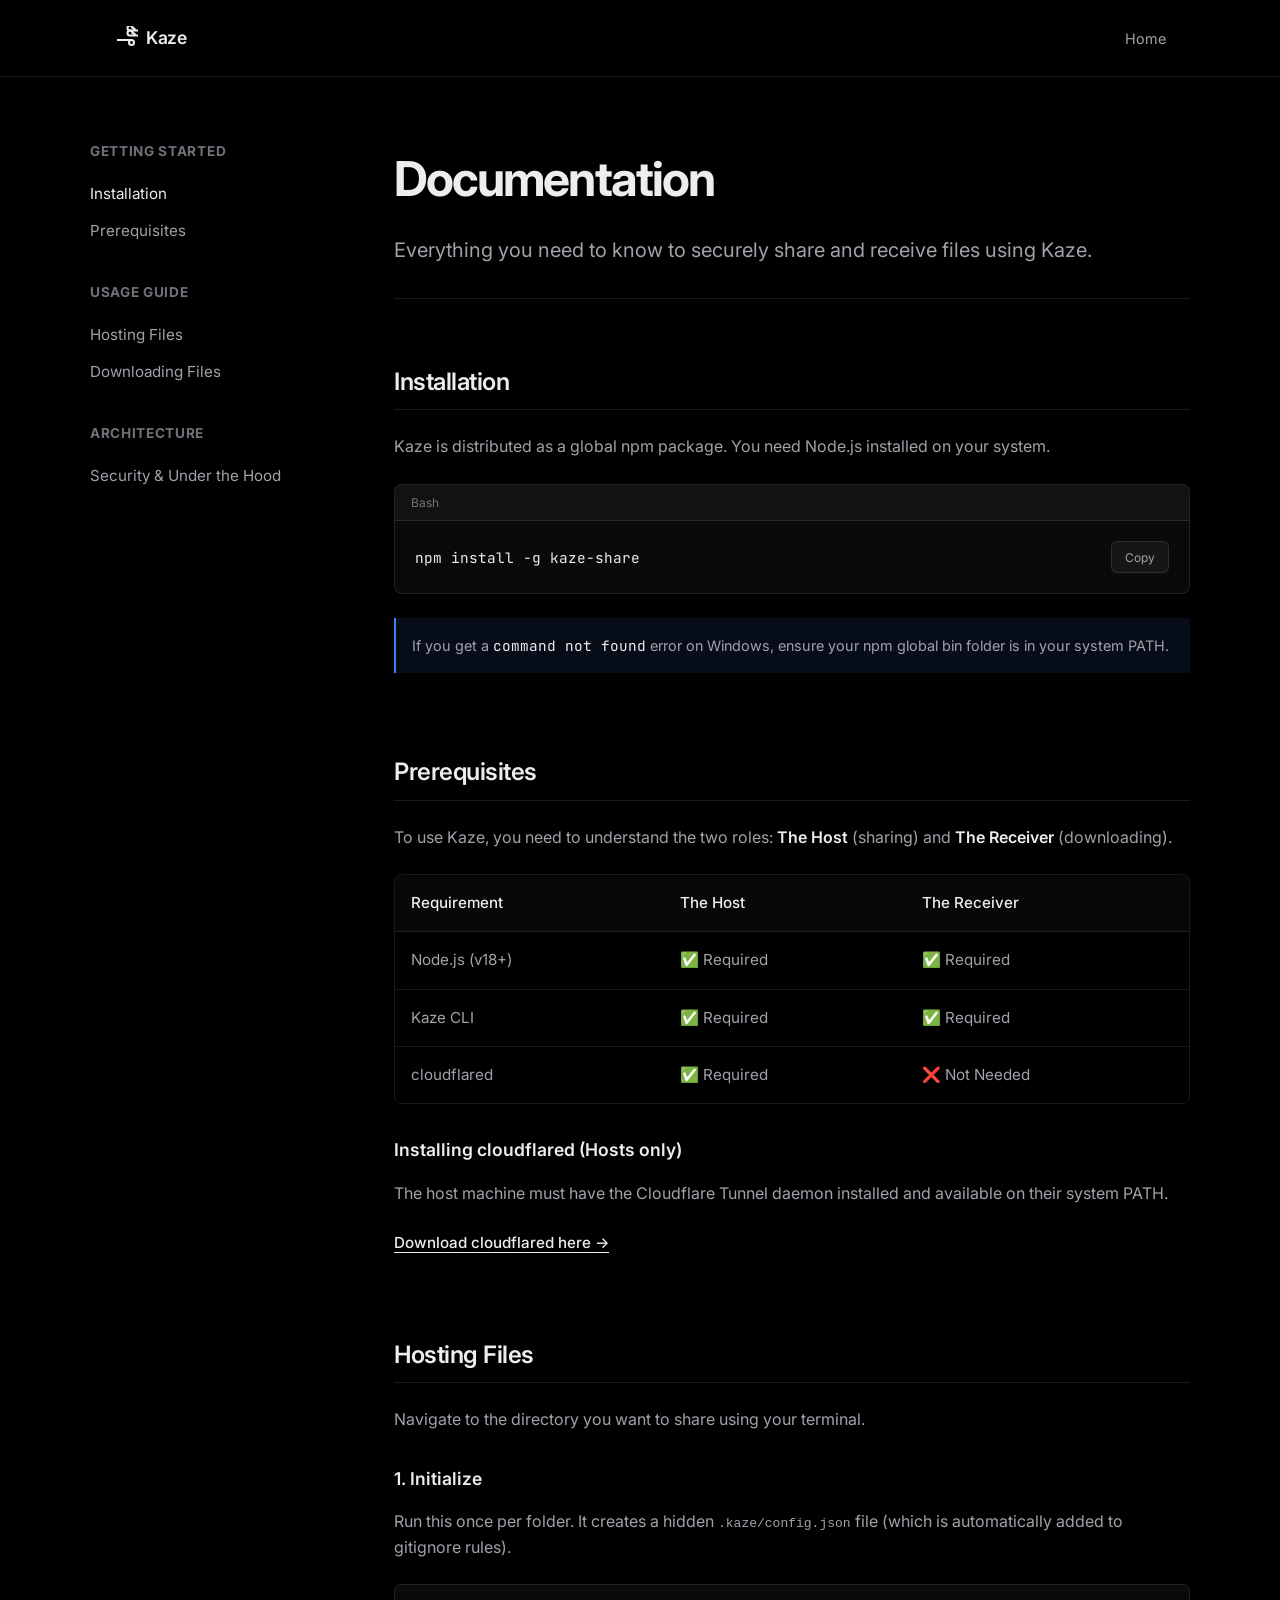
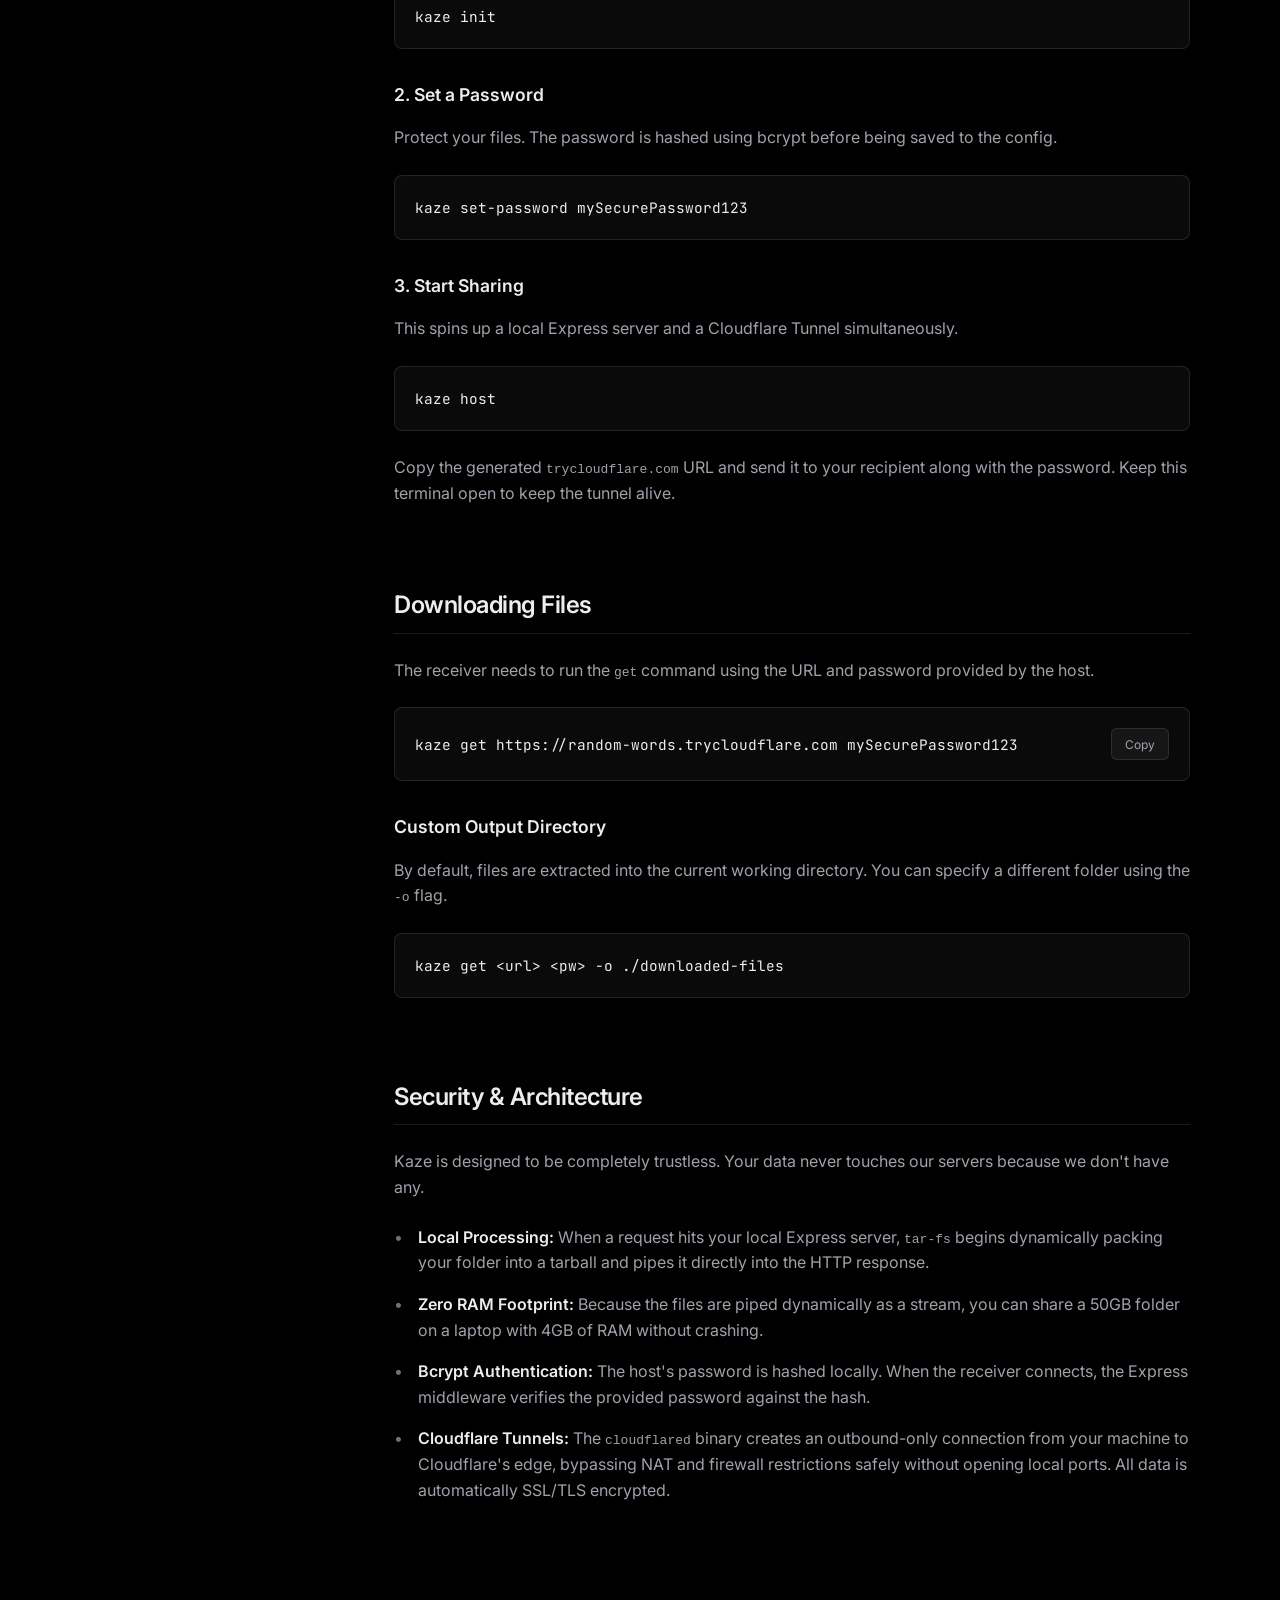
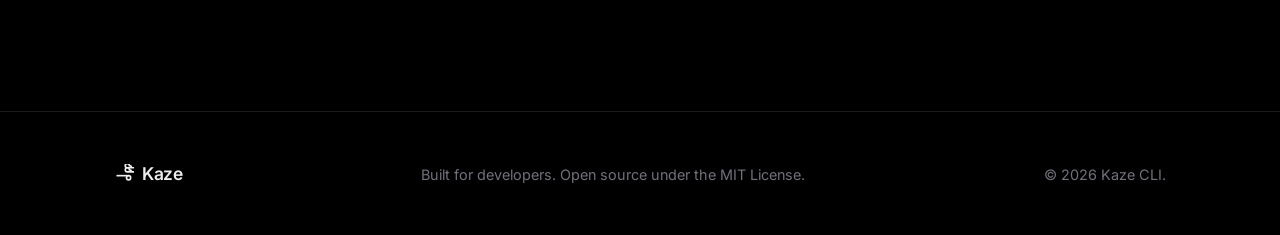
==== docs.html @ 6b0990d1 "kaze webpage" ====
<!DOCTYPE html>
<html lang="en">
<head>
    <meta charset="UTF-8">
    <meta name="viewport" content="width=device-width, initial-scale=1.0">
    <title>Documentation | Kaze CLI</title>
    <meta name="description" content="Documentation for Kaze CLI - Learn how to install, host, and download securely using Cloudflare Tunnels.">
    <link rel="preconnect" href="https://fonts.googleapis.com">
    <link rel="preconnect" href="https://fonts.gstatic.com" crossorigin>
    <link href="https://fonts.googleapis.com/css2?family=Inter:wght@300;400;500;600;700&family=JetBrains+Mono:wght@400;500&display=swap" rel="stylesheet">
    <link rel="stylesheet" href="styles.css">
</head>
<body class="docs-page">
    <header class="docs-header-bar">
        <nav class="container">
            <div class="logo">
                <a href="index.html" style="display:flex; align-items:center; gap:0.5rem; text-decoration:none; color:inherit;">
                    <svg width="24" height="24" viewBox="0 0 24 24" fill="none" stroke="currentColor" stroke-width="2" class="logo-icon"><path d="M17.5 19c-1.5 0-2.5-1-2.5-2.5a2.5 2.5 0 1 1 5 0c0 1.5-1 2.5-2.5 2.5Z"></path><path d="M17.5 14H3"></path><path d="M21 9.5c0-1.5-1-2.5-2.5-2.5a2.5 2.5 0 1 0-2.5 2.5h15"></path><path d="M21 4.5c0-1.5-1-2.5-2.5-2.5a2.5 2.5 0 1 0-2.5 2.5h15"></path></svg>
                    <span>Kaze</span>
                </a>
            </div>
            <div class="nav-links">
                <a href="index.html">Home</a>
            </div>
        </nav>
    </header>

    <main class="docs container">
        <div class="docs-grid">
            <aside class="docs-nav fade-up">
                <div class="nav-group">
                    <h3>Getting Started</h3>
                    <a href="#doc-install" class="active">Installation</a>
                    <a href="#doc-prereq">Prerequisites</a>
                </div>
                <div class="nav-group">
                    <h3>Usage Guide</h3>
                    <a href="#doc-host">Hosting Files</a>
                    <a href="#doc-get">Downloading Files</a>
                </div>
                <div class="nav-group">
                    <h3>Architecture</h3>
                    <a href="#doc-security">Security & Under the Hood</a>
                </div>
            </aside>

            <div class="docs-content fade-up delay-1">
                <div class="docs-intro">
                    <h1 class="docs-title">Documentation</h1>
                    <p class="docs-subtitle">Everything you need to know to securely share and receive files using Kaze.</p>
                </div>

                <div id="doc-install" class="doc-section">
                    <h2>Installation</h2>
                    <p>Kaze is distributed as a global npm package. You need Node.js installed on your system.</p>
                    <div class="code-block">
                        <div class="code-top">Bash</div>
                        <div class="code-inner">
                            <code id="install-full">npm install -g kaze-share</code>
                            <button class="copy-btn" data-target="install-full" aria-label="Copy">Copy</button>
                        </div>
                    </div>
                    <p class="note">If you get a <code>command not found</code> error on Windows, ensure your npm global bin folder is in your system PATH.</p>
                </div>

                <div id="doc-prereq" class="doc-section">
                    <h2>Prerequisites</h2>
                    <p>To use Kaze, you need to understand the two roles: <strong>The Host</strong> (sharing) and <strong>The Receiver</strong> (downloading).</p>
                    
                    <div class="table-container">
                        <table>
                            <thead>
                                <tr>
                                    <th>Requirement</th>
                                    <th>The Host</th>
                                    <th>The Receiver</th>
                                </tr>
                            </thead>
                            <tbody>
                                <tr>
                                    <td>Node.js (v18+)</td>
                                    <td>✅ Required</td>
                                    <td>✅ Required</td>
                                </tr>
                                <tr>
                                    <td>Kaze CLI</td>
                                    <td>✅ Required</td>
                                    <td>✅ Required</td>
                                </tr>
                                <tr>
                                    <td>cloudflared</td>
                                    <td>✅ Required</td>
                                    <td>❌ Not Needed</td>
                                </tr>
                            </tbody>
                        </table>
                    </div>
                    
                    <h3>Installing cloudflared (Hosts only)</h3>
                    <p>The host machine must have the Cloudflare Tunnel daemon installed and available on their system PATH.</p>
                    <a href="https://developers.cloudflare.com/cloudflare-one/connections/connect-networks/downloads/" target="_blank" class="text-link">Download cloudflared here →</a>
                </div>

                <div id="doc-host" class="doc-section">
                    <h2>Hosting Files</h2>
                    <p>Navigate to the directory you want to share using your terminal.</p>
                    
                    <h3>1. Initialize</h3>
                    <p>Run this once per folder. It creates a hidden <code>.kaze/config.json</code> file (which is automatically added to gitignore rules).</p>
                    <div class="code-block">
                        <div class="code-inner">
                            <code>kaze init</code>
                        </div>
                    </div>

                    <h3>2. Set a Password</h3>
                    <p>Protect your files. The password is hashed using bcrypt before being saved to the config.</p>
                    <div class="code-block">
                        <div class="code-inner">
                            <code>kaze set-password mySecurePassword123</code>
                        </div>
                    </div>

                    <h3>3. Start Sharing</h3>
                    <p>This spins up a local Express server and a Cloudflare Tunnel simultaneously.</p>
                    <div class="code-block">
                        <div class="code-inner">
                            <code>kaze host</code>
                        </div>
                    </div>
                    <p>Copy the generated <code>trycloudflare.com</code> URL and send it to your recipient along with the password. Keep this terminal open to keep the tunnel alive.</p>
                </div>

                <div id="doc-get" class="doc-section">
                    <h2>Downloading Files</h2>
                    <p>The receiver needs to run the <code>get</code> command using the URL and password provided by the host.</p>
                    
                    <div class="code-block">
                        <div class="code-inner">
                            <code id="cmd-get">kaze get https://random-words.trycloudflare.com mySecurePassword123</code>
                            <button class="copy-btn" data-target="cmd-get" aria-label="Copy">Copy</button>
                        </div>
                    </div>

                    <h3>Custom Output Directory</h3>
                    <p>By default, files are extracted into the current working directory. You can specify a different folder using the <code>-o</code> flag.</p>
                    <div class="code-block">
                        <div class="code-inner">
                            <code>kaze get &lt;url&gt; &lt;pw&gt; -o ./downloaded-files</code>
                        </div>
                    </div>
                </div>

                <div id="doc-security" class="doc-section">
                    <h2>Security & Architecture</h2>
                    <p>Kaze is designed to be completely trustless. Your data never touches our servers because we don't have any.</p>
                    
                    <ul class="styled-list">
                        <li><strong>Local Processing:</strong> When a request hits your local Express server, <code>tar-fs</code> begins dynamically packing your folder into a tarball and pipes it directly into the HTTP response.</li>
                        <li><strong>Zero RAM Footprint:</strong> Because the files are piped dynamically as a stream, you can share a 50GB folder on a laptop with 4GB of RAM without crashing.</li>
                        <li><strong>Bcrypt Authentication:</strong> The host's password is hashed locally. When the receiver connects, the Express middleware verifies the provided password against the hash.</li>
                        <li><strong>Cloudflare Tunnels:</strong> The <code>cloudflared</code> binary creates an outbound-only connection from your machine to Cloudflare's edge, bypassing NAT and firewall restrictions safely without opening local ports. All data is automatically SSL/TLS encrypted.</li>
                    </ul>
                </div>

            </div>
        </div>
    </main>

    <footer>
        <div class="container footer-content">
            <div class="logo">
                <svg width="20" height="20" viewBox="0 0 24 24" fill="none" stroke="currentColor" stroke-width="2"><path d="M17.5 19c-1.5 0-2.5-1-2.5-2.5a2.5 2.5 0 1 1 5 0c0 1.5-1 2.5-2.5 2.5Z"></path><path d="M17.5 14H3"></path><path d="M21 9.5c0-1.5-1-2.5-2.5-2.5a2.5 2.5 0 1 0-2.5 2.5h15"></path><path d="M21 4.5c0-1.5-1-2.5-2.5-2.5a2.5 2.5 0 1 0-2.5 2.5h15"></path></svg>
                <span>Kaze</span>
            </div>
            <p>Built for developers. Open source under the MIT License.</p>
            <p class="copyright">&copy; 2026 Kaze CLI.</p>
        </div>
    </footer>

    <script src="script.js"></script>
</body>
</html>
---- styles.css ----
:root {
    /* Premium Minimalist Palette */
    --bg-base: #000000;
    --bg-surface: #0a0a0a;
    --bg-surface-hover: #111111;
    --border-dim: rgba(255, 255, 255, 0.1);
    --border-bright: rgba(255, 255, 255, 0.2);
    
    --text-primary: #ededed;
    --text-secondary: #a1a1aa;
    --text-tertiary: #71717a;
    
    --accent: #3b82f6; /* Subtle blue */
    --success: #10b981;
    
    /* Typography */
    --font-sans: 'Inter', -apple-system, BlinkMacSystemFont, 'Segoe UI', Roboto, Helvetica, Arial, sans-serif;
    --font-mono: 'JetBrains Mono', ui-monospace, SFMono-Regular, Menlo, Monaco, Consolas, monospace;
}

* {
    margin: 0;
    padding: 0;
    box-sizing: border-box;
}

body {
    font-family: var(--font-sans);
    background-color: var(--bg-base);
    color: var(--text-primary);
    line-height: 1.6;
    overflow-x: hidden;
    -webkit-font-smoothing: antialiased;
    -moz-osx-font-smoothing: grayscale;
}

/* Background Effects */
.grid-background {
    position: fixed;
    top: 0;
    left: 0;
    width: 100vw;
    height: 100vh;
    background-image: 
        linear-gradient(to right, rgba(255,255,255,0.07) 1px, transparent 1px),
        linear-gradient(to bottom, rgba(255,255,255,0.07) 1px, transparent 1px);
    background-size: 40px 40px;
    mask-image: linear-gradient(to bottom, black 20%, transparent 100%);
    -webkit-mask-image: linear-gradient(to bottom, black 20%, transparent 100%);
    z-index: -2;
    pointer-events: none;
    animation: gridMove 20s linear infinite;
}

@keyframes gridMove {
    0% { transform: translateY(0); }
    100% { transform: translateY(40px); }
}

.glow-bg {
    position: fixed;
    top: -20%;
    left: 50%;
    transform: translateX(-50%);
    width: 60vw;
    height: 50vh;
    background: radial-gradient(ellipse at center, rgba(59, 130, 246, 0.15) 0%, transparent 70%);
    z-index: -1;
    pointer-events: none;
}

/* Layout Container */
.container {
    max-width: 1100px;
    margin: 0 auto;
    padding: 0 1.5rem;
}

/* Header */
header {
    padding: 1.5rem 0;
    position: sticky;
    top: 0;
    background: rgba(0, 0, 0, 0.5);
    backdrop-filter: blur(12px);
    -webkit-backdrop-filter: blur(12px);
    border-bottom: 1px solid var(--border-dim);
    z-index: 100;
}

nav {
    display: flex;
    justify-content: space-between;
    align-items: center;
}

.logo {
    display: flex;
    align-items: center;
    gap: 0.5rem;
    font-weight: 600;
    font-size: 1.1rem;
    letter-spacing: -0.02em;
}

.logo-icon {
    color: var(--text-primary);
}

.nav-links {
    display: flex;
    gap: 1.5rem;
    align-items: center;
    font-size: 0.9rem;
}

.nav-links a {
    color: var(--text-secondary);
    text-decoration: none;
    transition: color 0.2s ease;
}

.nav-links a:hover {
    color: var(--text-primary);
}

.github-link {
    display: flex;
    align-items: center;
    gap: 0.4rem;
}

/* Hero Section */
.hero {
    padding: 8rem 0 6rem;
    display: grid;
    grid-template-columns: 1.1fr 0.9fr;
    gap: 4rem;
    align-items: center;
    text-align: left;
}

.hero-badge {
    display: inline-block;
    background: rgba(255, 255, 255, 0.05);
    border: 1px solid var(--border-dim);
    color: var(--text-secondary);
    padding: 0.3rem 0.8rem;
    border-radius: 99px;
    font-size: 0.8rem;
    font-weight: 500;
    margin-bottom: 2rem;
    letter-spacing: 0.01em;
}

.hero-title {
    font-size: 4rem;
    line-height: 1.1;
    font-weight: 700;
    letter-spacing: -0.04em;
    margin-bottom: 1.5rem;
}

.text-gradient {
    background: linear-gradient(180deg, #fff 0%, #a1a1aa 100%);
    -webkit-background-clip: text;
    -webkit-text-fill-color: transparent;
    background-clip: text;
}

.hero-subtitle {
    font-size: 1.25rem;
    color: var(--text-secondary);
    max-width: 650px;
    margin-bottom: 3rem;
    line-height: 1.6;
}

/* Actions */
.hero-actions {
    display: flex;
    gap: 1rem;
    align-items: center;
    justify-content: flex-start;
    margin-bottom: 2rem;
}

.install-pill {
    display: flex;
    align-items: center;
    background: var(--bg-surface);
    border: 1px solid var(--border-dim);
    padding: 0.6rem 0.6rem 0.6rem 1.2rem;
    border-radius: 8px;
    font-family: var(--font-mono);
    font-size: 0.95rem;
    gap: 0.8rem;
}

.prompt {
    color: var(--text-tertiary);
    user-select: none;
}

.copy-btn {
    background: rgba(255, 255, 255, 0.05);
    border: 1px solid var(--border-dim);
    color: var(--text-secondary);
    width: 32px;
    height: 32px;
    border-radius: 6px;
    display: flex;
    align-items: center;
    justify-content: center;
    cursor: pointer;
    transition: all 0.2s ease;
}

.copy-btn:hover {
    background: rgba(255, 255, 255, 0.1);
    color: var(--text-primary);
}

.copy-btn.copied {
    color: var(--success);
    border-color: var(--success);
}

.btn-primary {
    background: var(--text-primary);
    color: var(--bg-base);
    text-decoration: none;
    padding: 0.8rem 1.5rem;
    border-radius: 8px;
    font-weight: 500;
    font-size: 0.95rem;
    transition: transform 0.2s ease, opacity 0.2s ease;
}

.btn-primary:hover {
    transform: translateY(-1px);
    opacity: 0.9;
}

/* Terminal Mockup */
.terminal-container {
    width: 100%;
    max-width: 700px;
    margin: 0 auto;
}

.terminal {
    background: #000;
    border: 1px solid var(--border-dim);
    border-radius: 12px;
    overflow: hidden;
    box-shadow: 0 30px 60px -12px rgba(0,0,0,1), 0 0 0 1px rgba(255,255,255,0.05);
    text-align: left;
}

.terminal-header {
    background: #0a0a0a;
    border-bottom: 1px solid var(--border-dim);
    padding: 0.8rem 1rem;
    display: flex;
    align-items: center;
}

.traffic-lights {
    display: flex;
    gap: 6px;
}

.traffic-lights span {
    width: 10px;
    height: 10px;
    border-radius: 50%;
}

.traffic-lights span:nth-child(1) { background: #ef4444; }
.traffic-lights span:nth-child(2) { background: #eab308; }
.traffic-lights span:nth-child(3) { background: #22c55e; }

.terminal-title {
    flex: 1;
    text-align: center;
    font-size: 0.75rem;
    color: var(--text-tertiary);
    font-family: var(--font-sans);
    letter-spacing: 0.05em;
    margin-right: 40px; /* Offset traffic lights for true center */
}

.terminal-body {
    padding: 1.5rem;
    font-family: var(--font-mono);
    font-size: 0.85rem;
    line-height: 1.8;
}

.line { min-height: 1.5rem; }
.cmd { color: var(--text-primary); }
.dim { color: var(--text-tertiary); }
.success { color: var(--success); font-weight: bold; }
.url { color: var(--accent); text-decoration: underline; text-underline-offset: 4px; }
.bold { font-weight: bold; color: var(--text-primary); }

/* Features Grid */
.features {
    padding: 4rem 0;
}

.feature-grid {
    display: grid;
    grid-template-columns: repeat(3, 1fr);
    gap: 1.5rem;
}

.feature-card {
    background: var(--bg-surface);
    border: 1px solid var(--border-dim);
    border-radius: 12px;
    padding: 2rem;
    transition: border-color 0.3s ease;
}

.feature-card:hover {
    border-color: var(--border-bright);
}

.feature-icon {
    color: var(--text-primary);
    margin-bottom: 1.5rem;
}

.feature-card h3 {
    font-size: 1.1rem;
    font-weight: 600;
    margin-bottom: 0.8rem;
    letter-spacing: -0.01em;
}

.feature-card p {
    color: var(--text-secondary);
    font-size: 0.95rem;
}

.feature-card code {
    background: rgba(255,255,255,0.1);
    padding: 0.1rem 0.3rem;
    border-radius: 4px;
    font-family: var(--font-mono);
    font-size: 0.85em;
}

/* Home Page Specific Layout (No Scroll) */
.home-page {
    overflow: hidden;
    height: 100vh;
    display: flex;
    flex-direction: column;
}

.home-page main {
    flex: 1;
    display: flex;
    align-items: center;
    width: 100%;
}

.home-page .hero {
    padding: 0;
    margin-top: -5vh; /* Visual center adjustment */
    width: 100%;
}

/* Documentation Section */
.docs {
    padding: 6rem 0 8rem;
    border-top: 1px solid var(--border-dim);
    margin-top: 4rem;
}

/* Docs Page Specific Layout */
.docs-page .docs {
    margin-top: 0;
    padding-top: 4rem;
    border-top: none;
}

.docs-intro {
    margin-bottom: 4rem;
    padding-bottom: 2rem;
    border-bottom: 1px solid var(--border-dim);
}

.docs-title {
    font-size: 3rem;
    font-weight: 700;
    letter-spacing: -0.04em;
    margin-bottom: 1rem;
}

.docs-subtitle {
    font-size: 1.25rem;
    color: var(--text-secondary);
}

.docs-header {
    margin-bottom: 4rem;
}

.section-title {
    font-size: 2rem;
    font-weight: 600;
    letter-spacing: -0.03em;
    margin-bottom: 0.5rem;
}

.section-subtitle {
    color: var(--text-secondary);
    font-size: 1.1rem;
}

.docs-grid {
    display: grid;
    grid-template-columns: 240px 1fr;
    gap: 4rem;
    align-items: start;
}

.docs-nav {
    position: sticky;
    top: 100px;
}

.nav-group {
    margin-bottom: 2rem;
}

.nav-group h3 {
    font-size: 0.85rem;
    text-transform: uppercase;
    letter-spacing: 0.05em;
    color: var(--text-tertiary);
    margin-bottom: 0.8rem;
}

.nav-group a {
    display: block;
    color: var(--text-secondary);
    text-decoration: none;
    font-size: 0.95rem;
    padding: 0.4rem 0;
    transition: color 0.2s ease;
}

.nav-group a:hover, .nav-group a.active {
    color: var(--text-primary);
}

/* Doc Content */
.doc-section {
    margin-bottom: 5rem;
}

.doc-section h2 {
    font-size: 1.5rem;
    font-weight: 600;
    letter-spacing: -0.02em;
    margin-bottom: 1.5rem;
    padding-bottom: 0.5rem;
    border-bottom: 1px solid var(--border-dim);
}

.doc-section h3 {
    font-size: 1.1rem;
    font-weight: 600;
    margin: 2rem 0 1rem;
}

.doc-section p {
    color: var(--text-secondary);
    margin-bottom: 1.5rem;
}

.doc-section strong {
    color: var(--text-primary);
    font-weight: 600;
}

/* Code Blocks in Docs */
.code-block {
    background: var(--bg-surface);
    border: 1px solid var(--border-dim);
    border-radius: 8px;
    overflow: hidden;
    margin-bottom: 1.5rem;
}

.code-top {
    background: rgba(255,255,255,0.03);
    border-bottom: 1px solid var(--border-dim);
    padding: 0.5rem 1rem;
    font-size: 0.75rem;
    color: var(--text-tertiary);
    font-family: var(--font-sans);
}

.code-inner {
    padding: 1.25rem;
    display: flex;
    justify-content: space-between;
    align-items: center;
}

.code-inner code {
    font-family: var(--font-mono);
    font-size: 0.9rem;
    color: var(--text-primary);
}

.code-inner .copy-btn {
    font-family: var(--font-sans);
    font-size: 0.75rem;
    width: auto;
    padding: 0 0.8rem;
}

/* UI Elements inside Docs */
.note {
    background: rgba(59, 130, 246, 0.1);
    border-left: 2px solid var(--accent);
    padding: 1rem;
    font-size: 0.9rem;
    color: var(--text-secondary);
}

.note code {
    color: var(--text-primary);
    font-family: var(--font-mono);
}

.text-link {
    color: var(--text-primary);
    text-decoration: underline;
    text-underline-offset: 4px;
    font-size: 0.95rem;
    font-weight: 500;
}

.styled-list {
    list-style: none;
}

.styled-list li {
    position: relative;
    padding-left: 1.5rem;
    margin-bottom: 1rem;
    color: var(--text-secondary);
}

.styled-list li::before {
    content: "•";
    position: absolute;
    left: 0;
    color: var(--text-tertiary);
}

/* Tables */
.table-container {
    width: 100%;
    overflow-x: auto;
    margin-bottom: 2rem;
    border: 1px solid var(--border-dim);
    border-radius: 8px;
}

table {
    width: 100%;
    border-collapse: collapse;
    text-align: left;
}

th, td {
    padding: 1rem;
    border-bottom: 1px solid var(--border-dim);
    font-size: 0.95rem;
}

th {
    background: rgba(255, 255, 255, 0.03);
    font-weight: 500;
    color: var(--text-primary);
}

td {
    color: var(--text-secondary);
}

tr:last-child td {
    border-bottom: none;
}

/* Footer */
footer {
    border-top: 1px solid var(--border-dim);
    padding: 3rem 0;
    color: var(--text-tertiary);
    font-size: 0.9rem;
}

.footer-content {
    display: flex;
    justify-content: space-between;
    align-items: center;
}

.footer-content .logo {
    color: var(--text-primary);
}

/* Animations */
.fade-up {
    opacity: 0;
    transform: translateY(20px);
    transition: opacity 0.8s ease, transform 0.8s ease;
}

.fade-up.visible {
    opacity: 1;
    transform: translateY(0);
}

.delay-1 { transition-delay: 0.1s; }
.delay-2 { transition-delay: 0.2s; }
.delay-3 { transition-delay: 0.3s; }
.delay-4 { transition-delay: 0.4s; }

/* Responsive */
@media (max-width: 900px) {
    .hero {
        grid-template-columns: 1fr;
        text-align: center;
        gap: 3rem;
        padding: 5rem 0 4rem;
    }
    
    .hero-actions {
        justify-content: center;
    }

    .docs-grid {
        grid-template-columns: 1fr;
        gap: 2rem;
    }
    
    .docs-nav {
        position: static;
        display: flex;
        flex-wrap: wrap;
        gap: 2rem;
        border-bottom: 1px solid var(--border-dim);
        padding-bottom: 2rem;
    }
    
    .nav-group {
        margin-bottom: 0;
    }
}

@media (max-width: 768px) {
    .hero-title {
        font-size: 3rem;
    }
    
    .hero-actions {
        flex-direction: column;
        width: 100%;
    }
    
    .install-pill, .btn-primary {
        width: 100%;
        justify-content: center;
    }
    
    .feature-grid {
        grid-template-columns: 1fr;
    }
    
    .footer-content {
        flex-direction: column;
        gap: 1rem;
        text-align: center;
    }
}
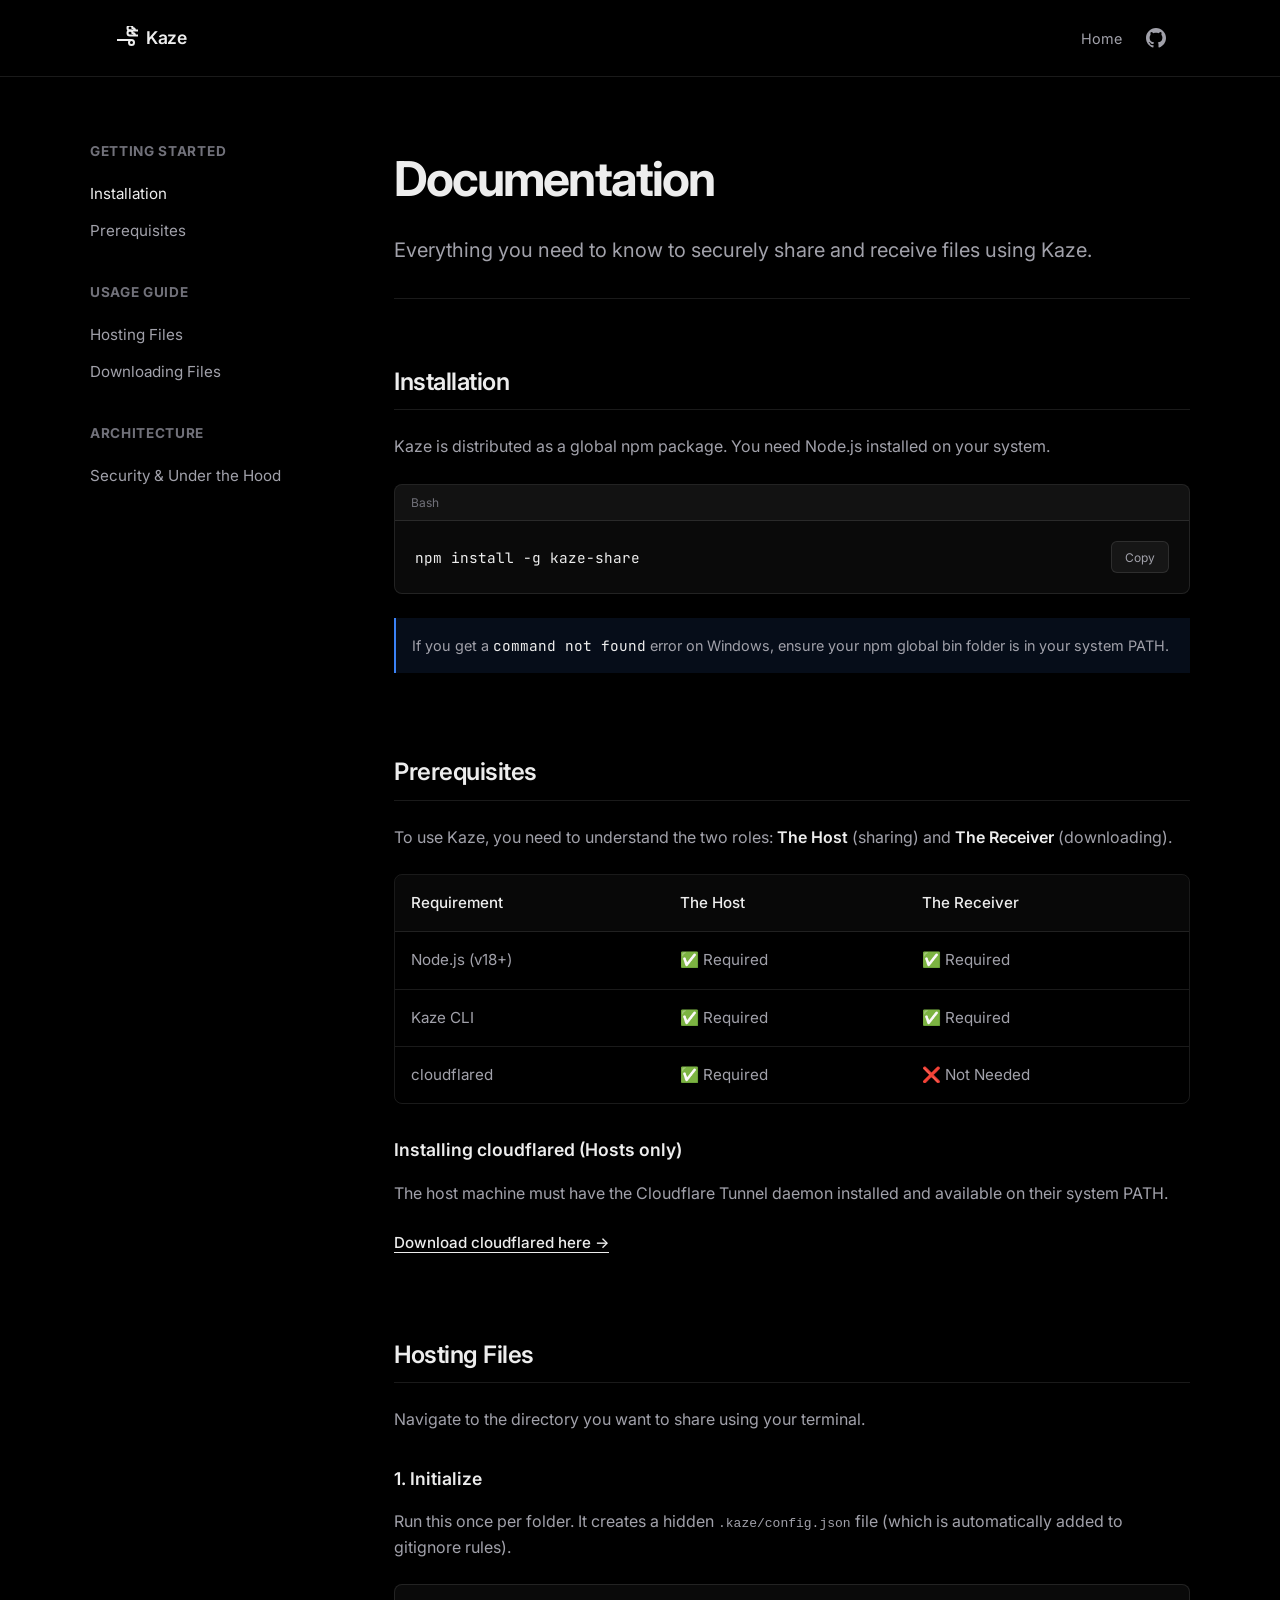
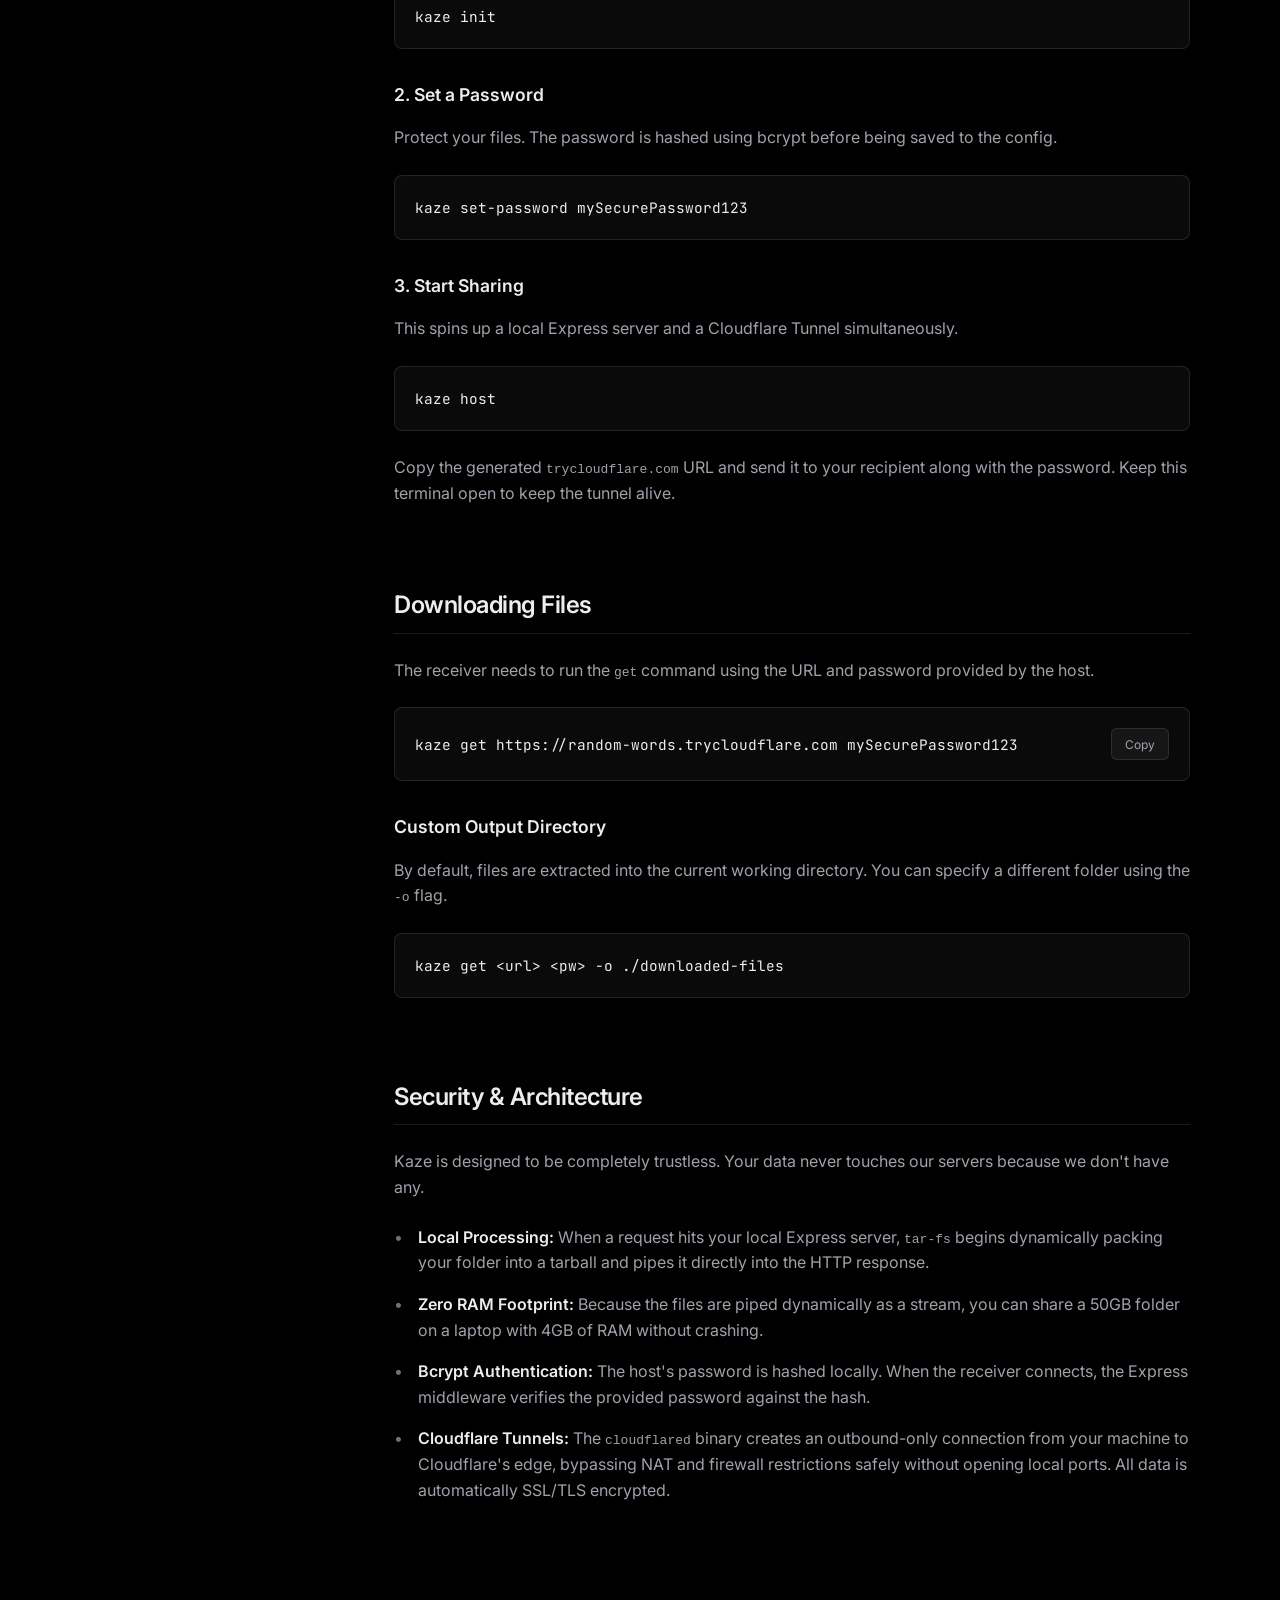
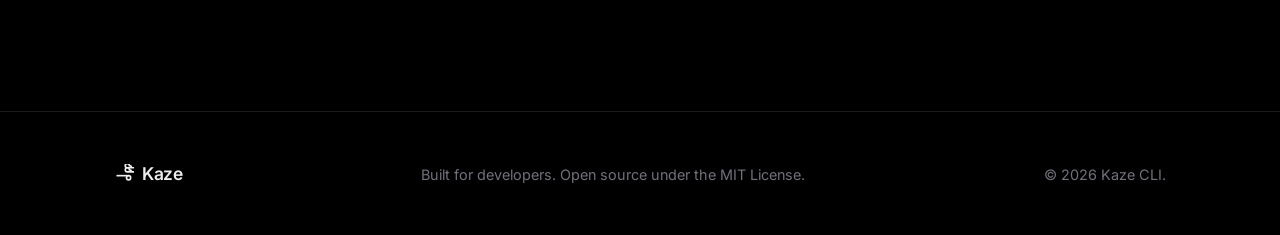
==== commit ea9c82fe: "add the repo" ====
--- a/docs.html
+++ b/docs.html
@@ -21,6 +21,11 @@
             </div>
             <div class="nav-links">
                 <a href="index.html">Home</a>
+                <a href="https://github.com/Ashish-Karmakar-coding/Kaze-codebase" target="_blank" rel="noopener noreferrer" class="github-link" aria-label="GitHub Repository">
+                    <svg width="20" height="20" viewBox="0 0 24 24" fill="currentColor">
+                        <path d="M12 0c-6.626 0-12 5.373-12 12 0 5.302 3.438 9.8 8.207 11.387.599.111.793-.261.793-.577v-2.234c-3.338.726-4.033-1.416-4.033-1.416-.546-1.387-1.333-1.756-1.333-1.756-1.089-.745.083-.729.083-.729 1.205.084 1.839 1.237 1.839 1.237 1.07 1.834 2.807 1.304 3.492.997.107-.775.418-1.305.762-1.604-2.665-.305-5.467-1.334-5.467-5.931 0-1.311.469-2.381 1.236-3.221-.124-.303-.535-1.524.117-3.176 0 0 1.008-.322 3.301 1.23.957-.266 1.983-.399 3.003-.404 1.02.005 2.047.138 3.006.404 2.291-1.552 3.297-1.23 3.297-1.23.653 1.653.242 2.874.118 3.176.77.84 1.235 1.911 1.235 3.221 0 4.609-2.807 5.624-5.479 5.921.43.372.823 1.102.823 2.222v3.293c0 .319.192.694.801.576 4.765-1.589 8.199-6.086 8.199-11.386 0-6.627-5.373-12-12-12z"/>
+                    </svg>
+                </a>
             </div>
         </nav>
     </header>
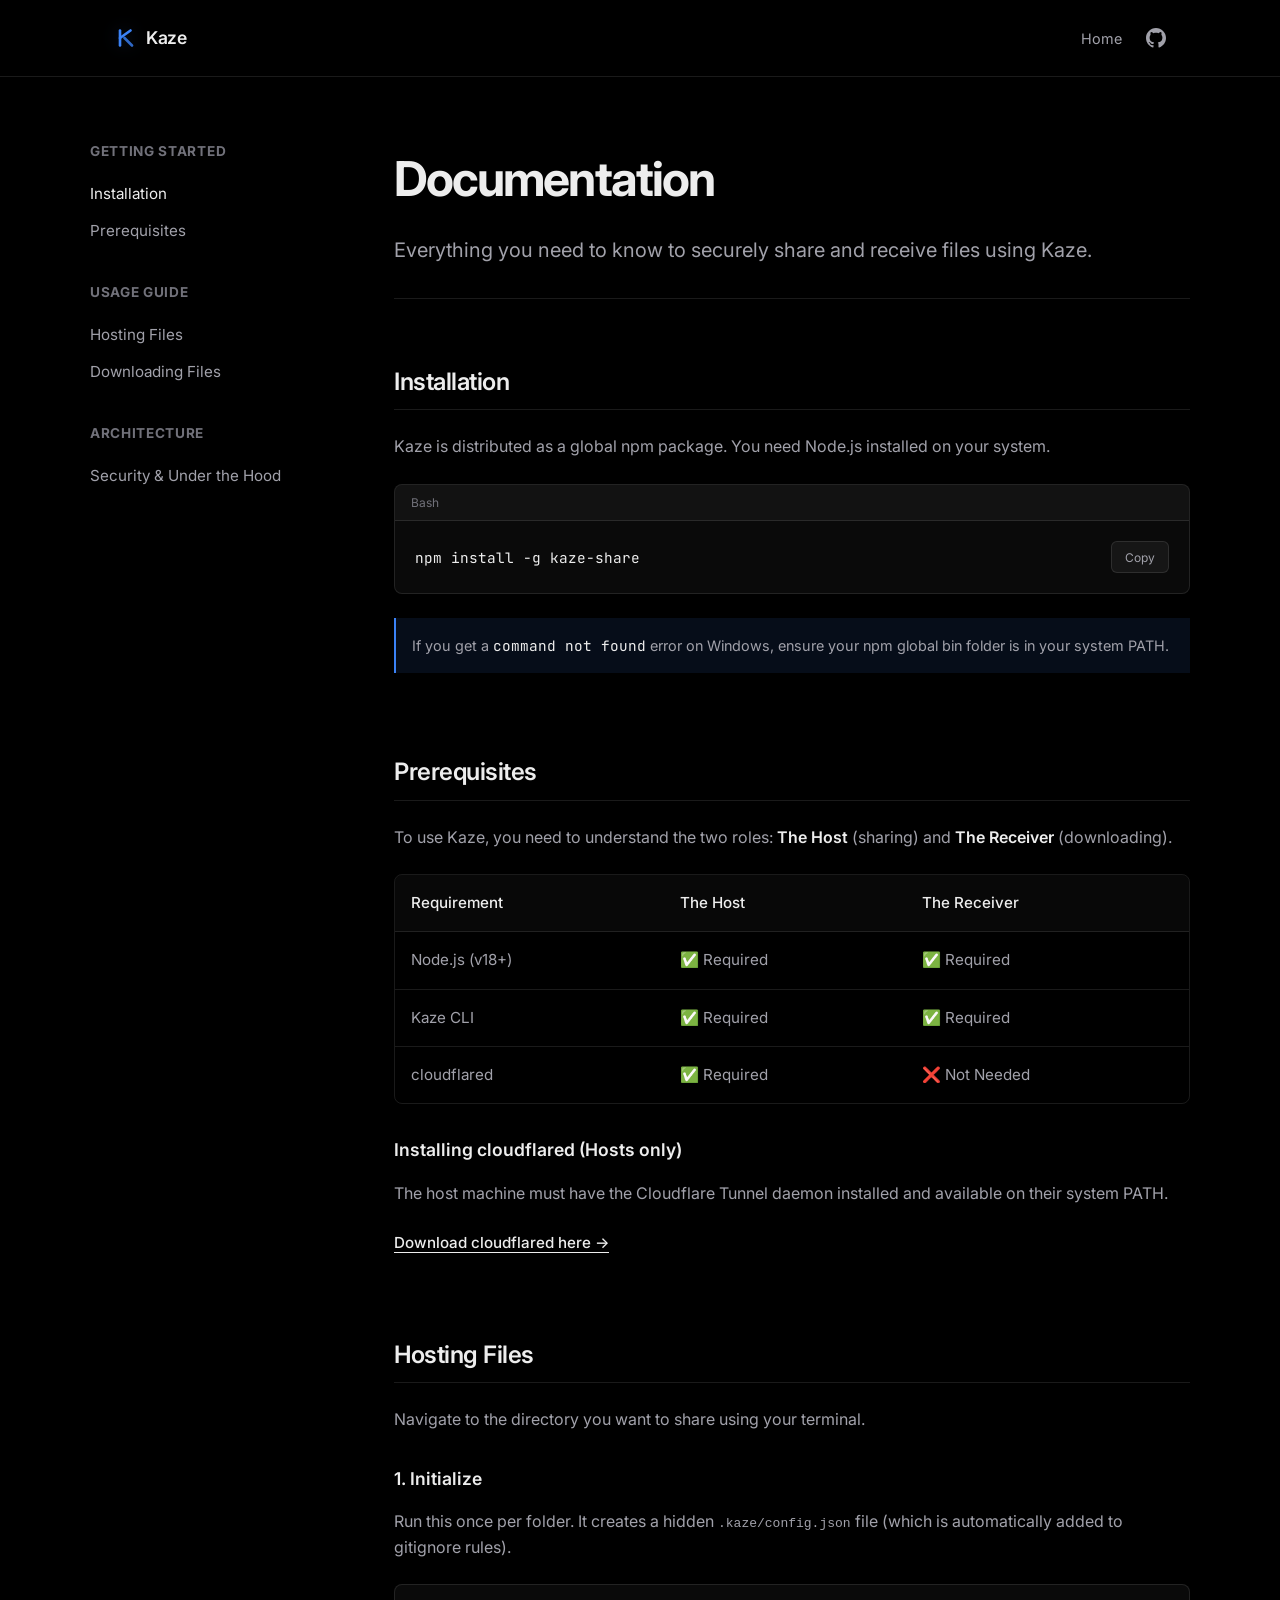
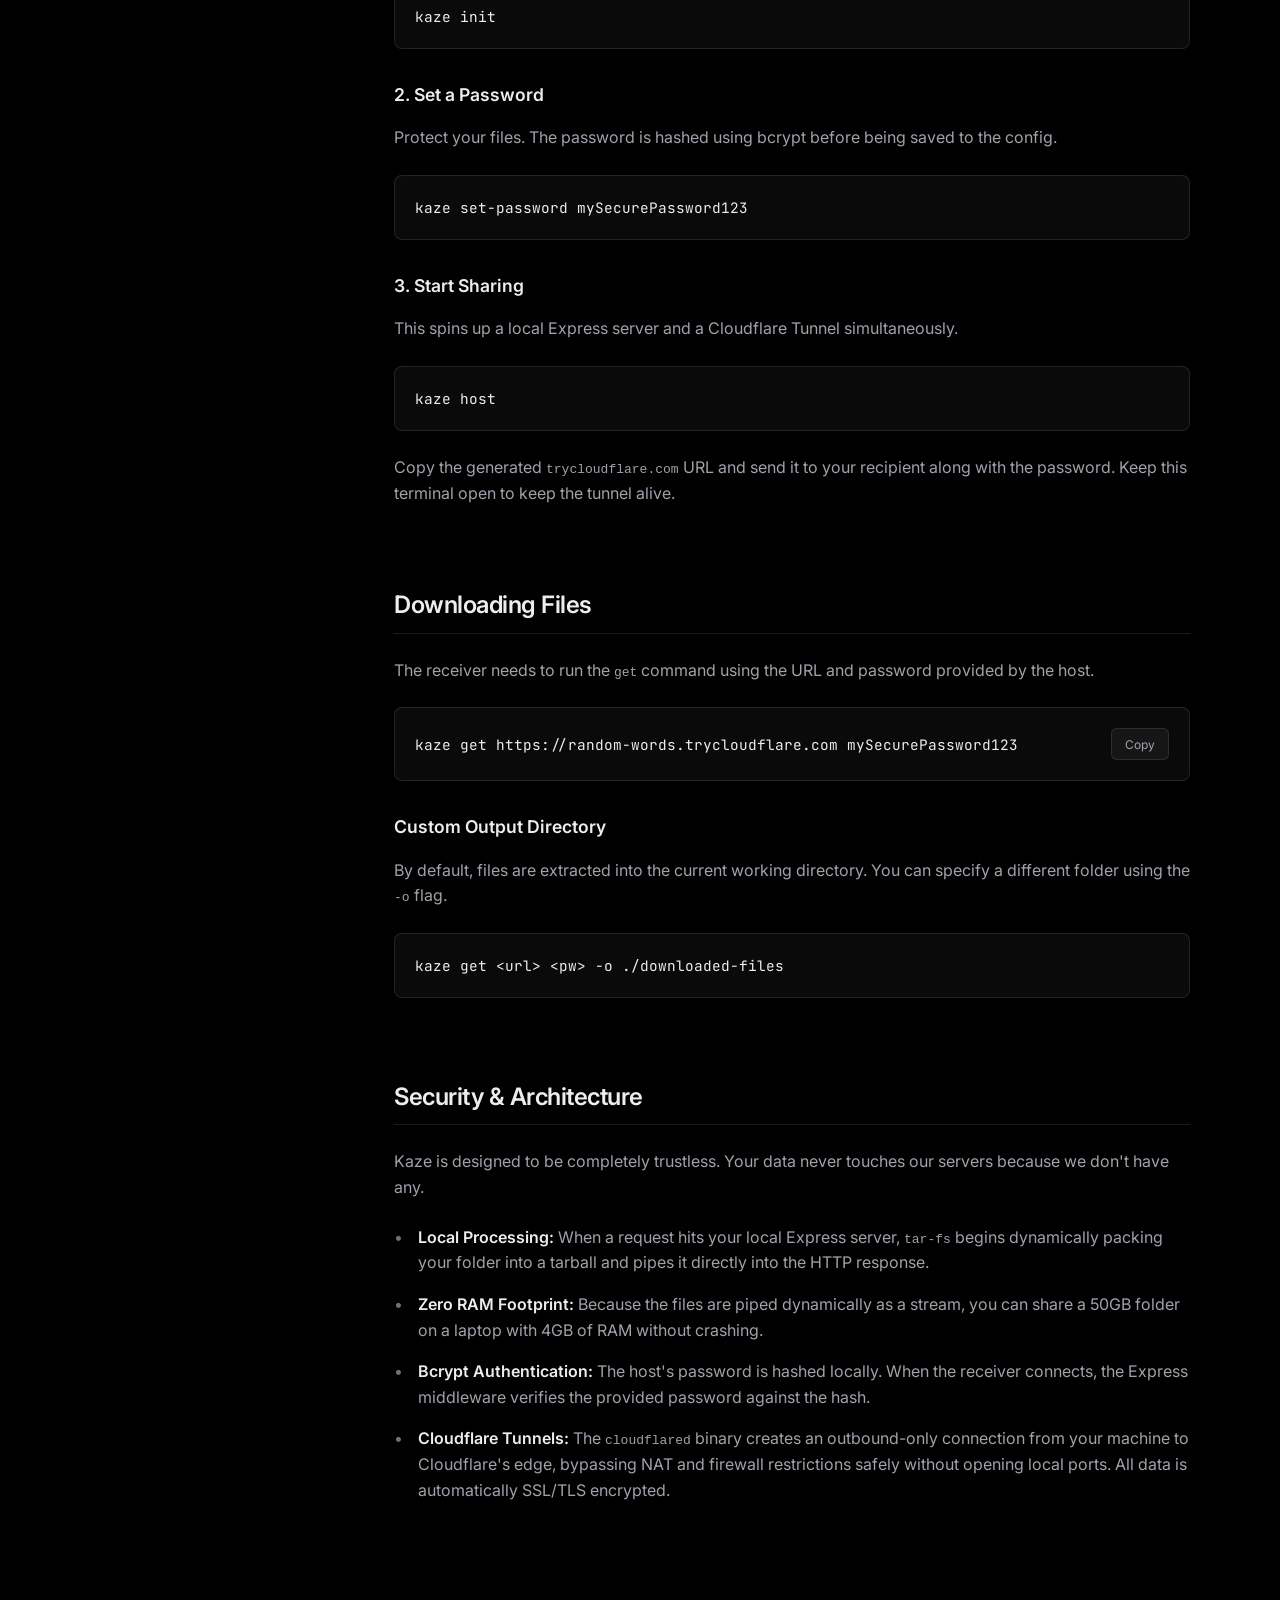
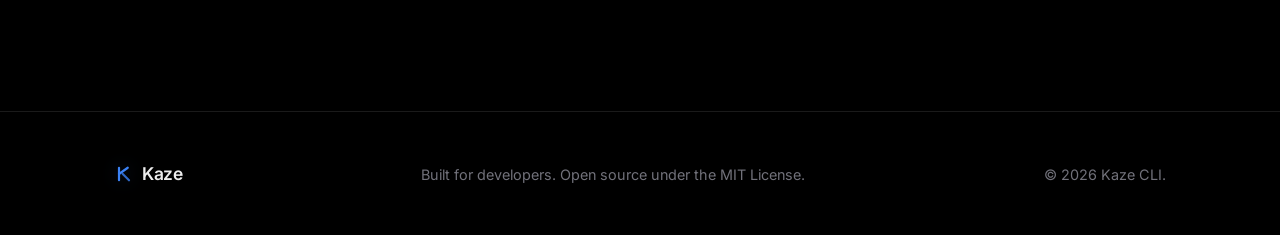
==== commit 30e198dc: "icon" ====
--- a/docs.html
+++ b/docs.html
@@ -9,13 +9,18 @@
     <link rel="preconnect" href="https://fonts.gstatic.com" crossorigin>
     <link href="https://fonts.googleapis.com/css2?family=Inter:wght@300;400;500;600;700&family=JetBrains+Mono:wght@400;500&display=swap" rel="stylesheet">
     <link rel="stylesheet" href="styles.css">
+    <link rel="icon" type="image/svg+xml" href="favicon.svg">
 </head>
 <body class="docs-page">
     <header class="docs-header-bar">
         <nav class="container">
             <div class="logo">
                 <a href="index.html" style="display:flex; align-items:center; gap:0.5rem; text-decoration:none; color:inherit;">
-                    <svg width="24" height="24" viewBox="0 0 24 24" fill="none" stroke="currentColor" stroke-width="2" class="logo-icon"><path d="M17.5 19c-1.5 0-2.5-1-2.5-2.5a2.5 2.5 0 1 1 5 0c0 1.5-1 2.5-2.5 2.5Z"></path><path d="M17.5 14H3"></path><path d="M21 9.5c0-1.5-1-2.5-2.5-2.5a2.5 2.5 0 1 0-2.5 2.5h15"></path><path d="M21 4.5c0-1.5-1-2.5-2.5-2.5a2.5 2.5 0 1 0-2.5 2.5h15"></path></svg>
+                    <svg width="24" height="24" viewBox="0 0 32 32" fill="none" xmlns="http://www.w3.org/2000/svg" class="logo-icon">
+                        <path d="M8 6V26" stroke="currentColor" stroke-width="3.5" stroke-linecap="round"/>
+                        <path d="M8 16L22 6" stroke="currentColor" stroke-width="3.5" stroke-linecap="round"/>
+                        <path d="M14 16L24 26" stroke="currentColor" stroke-width="3.5" stroke-linecap="round" opacity="0.8"/>
+                    </svg>
                     <span>Kaze</span>
                 </a>
             </div>
@@ -175,7 +180,11 @@
     <footer>
         <div class="container footer-content">
             <div class="logo">
-                <svg width="20" height="20" viewBox="0 0 24 24" fill="none" stroke="currentColor" stroke-width="2"><path d="M17.5 19c-1.5 0-2.5-1-2.5-2.5a2.5 2.5 0 1 1 5 0c0 1.5-1 2.5-2.5 2.5Z"></path><path d="M17.5 14H3"></path><path d="M21 9.5c0-1.5-1-2.5-2.5-2.5a2.5 2.5 0 1 0-2.5 2.5h15"></path><path d="M21 4.5c0-1.5-1-2.5-2.5-2.5a2.5 2.5 0 1 0-2.5 2.5h15"></path></svg>
+                <svg width="20" height="20" viewBox="0 0 32 32" fill="none" xmlns="http://www.w3.org/2000/svg" class="logo-icon">
+                    <path d="M8 6V26" stroke="currentColor" stroke-width="3.5" stroke-linecap="round"/>
+                    <path d="M8 16L22 6" stroke="currentColor" stroke-width="3.5" stroke-linecap="round"/>
+                    <path d="M14 16L24 26" stroke="currentColor" stroke-width="3.5" stroke-linecap="round" opacity="0.8"/>
+                </svg>
                 <span>Kaze</span>
             </div>
             <p>Built for developers. Open source under the MIT License.</p>
--- a/styles.css
+++ b/styles.css
@@ -104,7 +104,14 @@
 }
 
 .logo-icon {
-    color: var(--text-primary);
+    color: var(--accent);
+    filter: drop-shadow(0 0 8px rgba(59, 130, 246, 0.2));
+    transition: transform 0.3s cubic-bezier(0.34, 1.56, 0.64, 1);
+}
+
+.logo:hover .logo-icon {
+    transform: rotate(-12deg) scale(1.1);
+    filter: drop-shadow(0 0 12px rgba(59, 130, 246, 0.4));
 }
 
 .nav-links {
